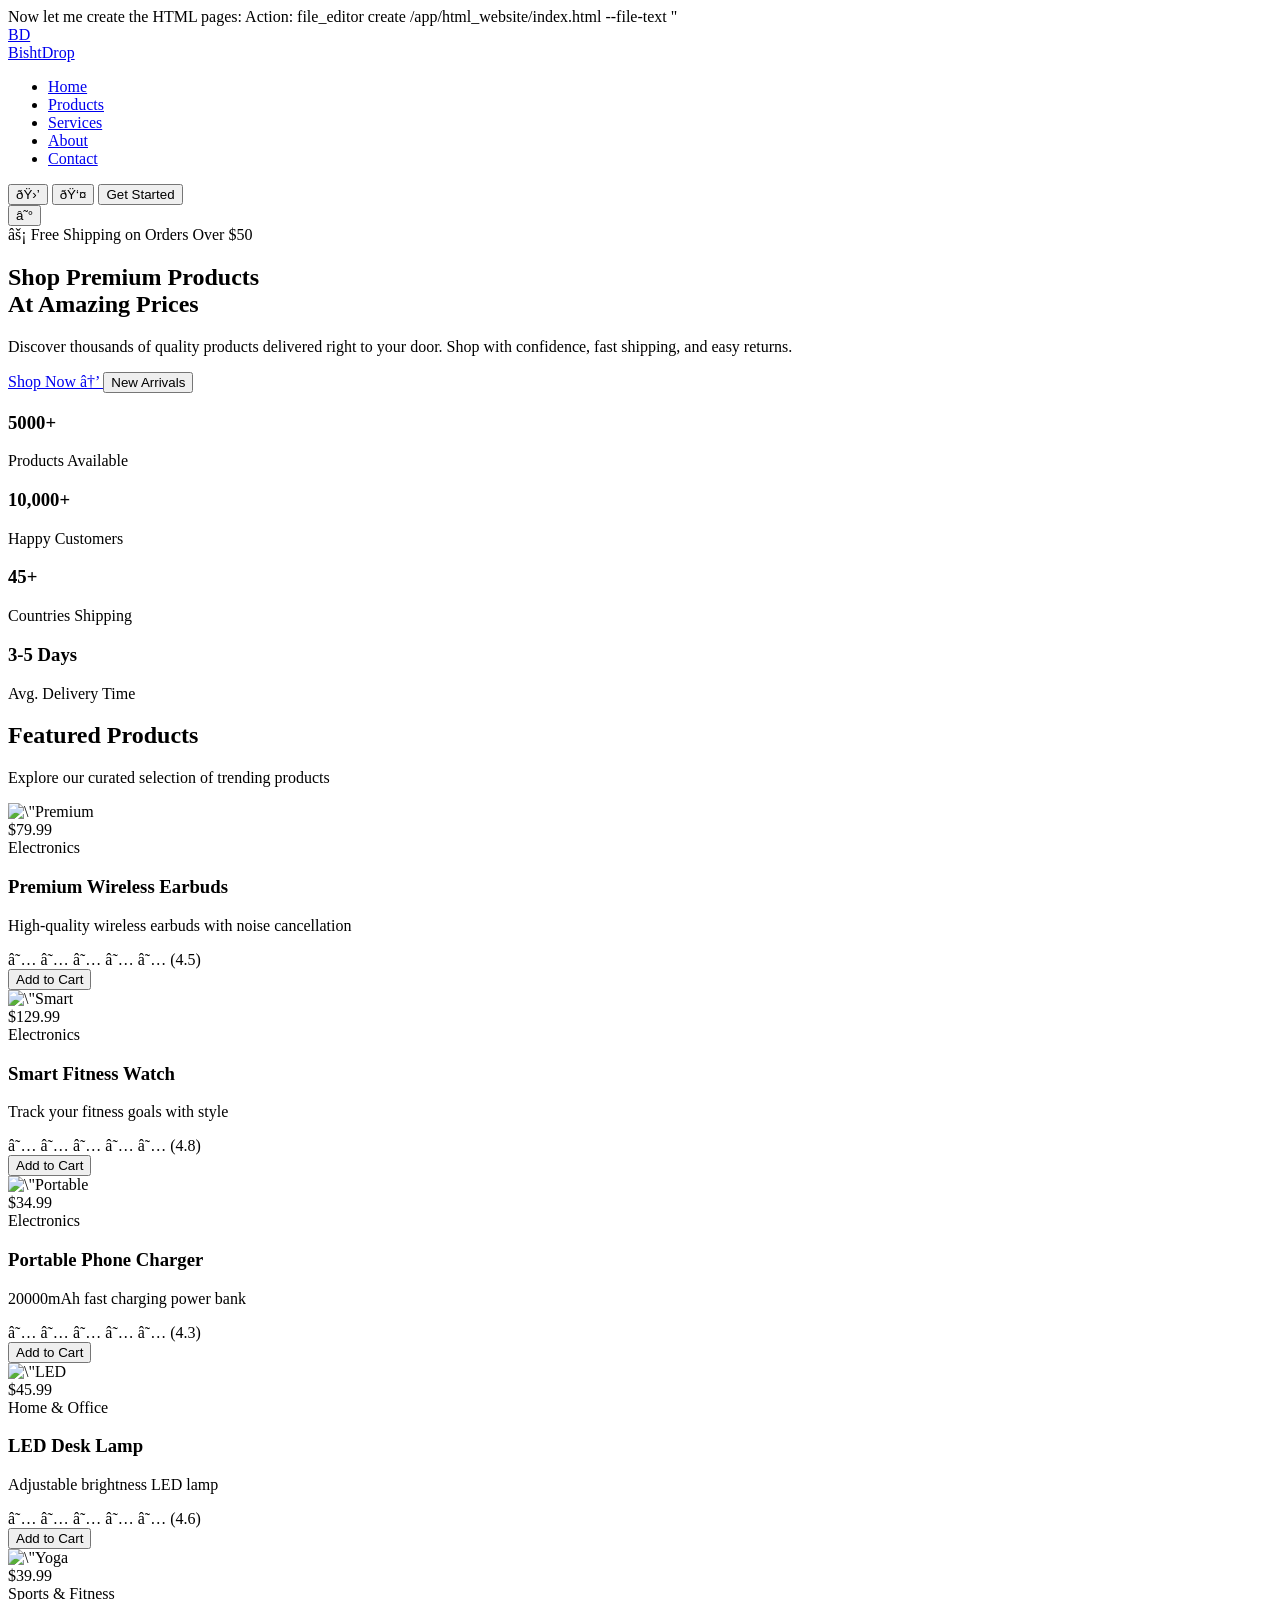
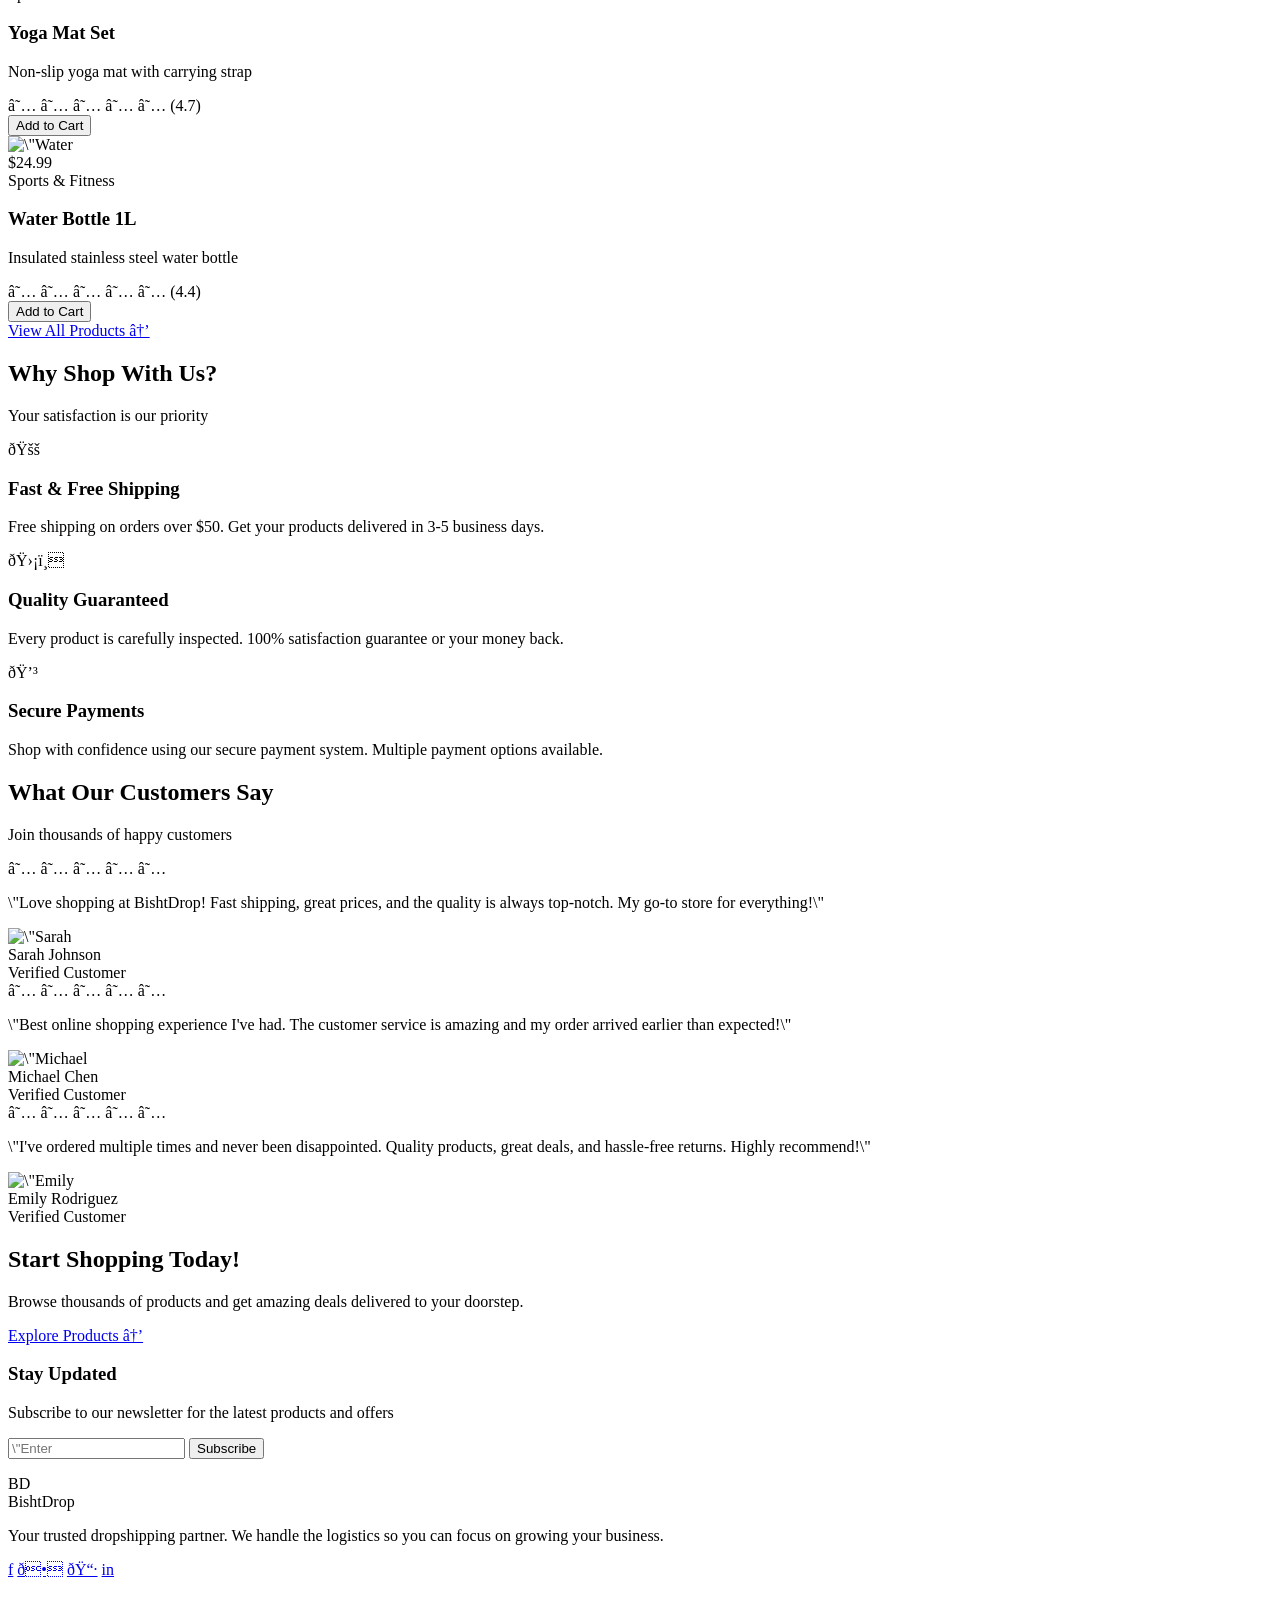
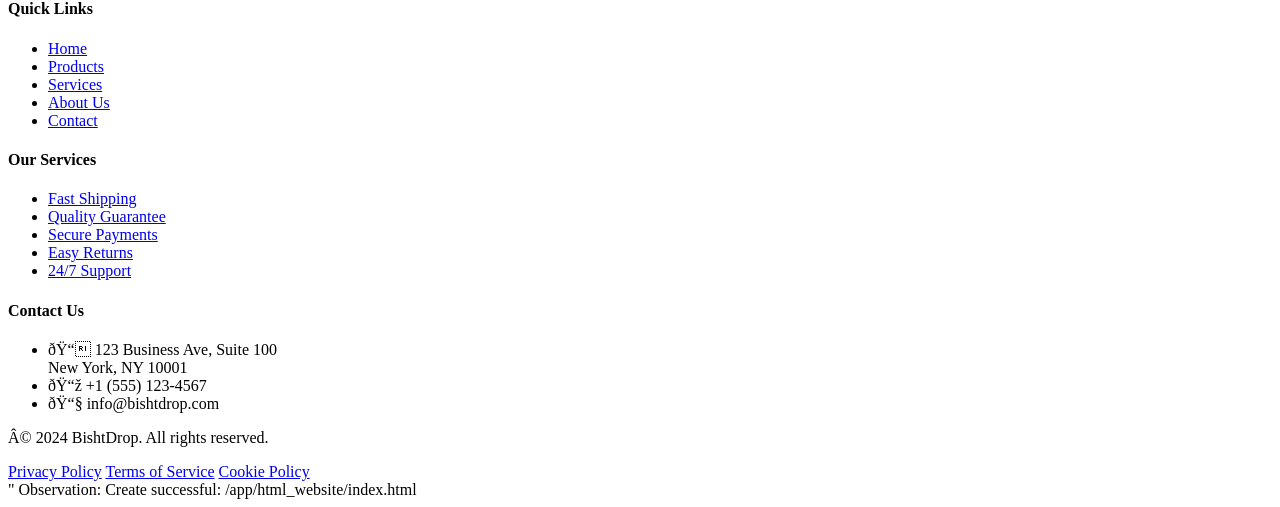
==== dropshipping/index.html @ 99001d63 "Add files via upload" ====
Now let me create the HTML pages:
Action: file_editor create /app/html_website/index.html --file-text "<!DOCTYPE html>
<html lang=\"en\">
<head>
    <meta charset=\"UTF-8\">
    <meta name=\"viewport\" content=\"width=device-width, initial-scale=1.0\">
    <title>BishtDrop - Shop Premium Products At Amazing Prices</title>
    <meta name=\"description\" content=\"Discover thousands of quality products delivered right to your door. Shop with confidence, fast shipping, and easy returns.\">
    <link rel=\"stylesheet\" href=\"styles.css\">
</head>
<body>
    <!-- Navigation -->
    <nav class=\"navbar\">
        <div class=\"navbar-container\">
            <a href=\"index.html\" class=\"logo\">
                <div class=\"logo-icon\">BD</div>
                <span class=\"logo-text\">BishtDrop</span>
            </a>
            
            <ul class=\"nav-menu\">
                <li><a href=\"index.html\" class=\"nav-link\">Home</a></li>
                <li><a href=\"products.html\" class=\"nav-link\">Products</a></li>
                <li><a href=\"services.html\" class=\"nav-link\">Services</a></li>
                <li><a href=\"about.html\" class=\"nav-link\">About</a></li>
                <li><a href=\"contact.html\" class=\"nav-link\">Contact</a></li>
            </ul>
            
            <div class=\"nav-actions\">
                <button class=\"icon-btn\" aria-label=\"Shopping Cart\">🛒</button>
                <button class=\"icon-btn\" aria-label=\"User Account\">👤</button>
                <button class=\"btn-primary\">Get Started</button>
            </div>
            
            <button class=\"mobile-menu-btn\" onclick=\"toggleMobileMenu()\" aria-label=\"Menu\">☰</button>
        </div>
    </nav>

    <!-- Hero Section -->
    <section class=\"hero\">
        <div class=\"hero-content\">
            <div class=\"hero-badge\">
                <span>⚡</span>
                <span>Free Shipping on Orders Over $50</span>
            </div>
            
            <h1>
                Shop Premium Products<br>
                <span class=\"gradient-text\">At Amazing Prices</span>
            </h1>
            
            <p>
                Discover thousands of quality products delivered right to your door. 
                Shop with confidence, fast shipping, and easy returns.
            </p>
            
            <div class=\"hero-actions\">
                <a href=\"products.html\" class=\"btn-lg btn-orange\">
                    Shop Now →
                </a>
                <button class=\"btn-lg btn-outline\">New Arrivals</button>
            </div>
        </div>
    </section>

    <!-- Stats Section -->
    <section class=\"stats\">
        <div class=\"stats-container\">
            <div class=\"stat-item\">
                <h3>5000+</h3>
                <p>Products Available</p>
            </div>
            <div class=\"stat-item\">
                <h3>10,000+</h3>
                <p>Happy Customers</p>
            </div>
            <div class=\"stat-item\">
                <h3>45+</h3>
                <p>Countries Shipping</p>
            </div>
            <div class=\"stat-item\">
                <h3>3-5 Days</h3>
                <p>Avg. Delivery Time</p>
            </div>
        </div>
    </section>

    <!-- Featured Products -->
    <section class=\"section\">
        <div class=\"container\">
            <div class=\"section-header\">
                <h2>Featured Products</h2>
                <p>Explore our curated selection of trending products</p>
            </div>
            
            <div class=\"grid grid-3\">
                <!-- Product 1 -->
                <div class=\"card\">
                    <div class=\"card-img-container\">
                        <img src=\"https://images.unsplash.com/photo-1590658268037-6bf12165a8df?w=500\" alt=\"Premium Wireless Earbuds\" class=\"card-img\">
                        <div class=\"card-badge\">$79.99</div>
                    </div>
                    <div class=\"card-content\">
                        <div class=\"card-category\">Electronics</div>
                        <h3 class=\"card-title\">Premium Wireless Earbuds</h3>
                        <p class=\"card-text\">High-quality wireless earbuds with noise cancellation</p>
                        <div class=\"card-footer\">
                            <div class=\"rating\">
                                <span class=\"star filled\">★</span>
                                <span class=\"star filled\">★</span>
                                <span class=\"star filled\">★</span>
                                <span class=\"star filled\">★</span>
                                <span class=\"star\">★</span>
                                <span style=\"font-size: 0.875rem; color: var(--gray-600); margin-left: 0.5rem;\">(4.5)</span>
                            </div>
                            <button class=\"btn-primary\" style=\"padding: 0.5rem 1rem; font-size: 0.875rem;\" onclick=\"addToCart(1)\">Add to Cart</button>
                        </div>
                    </div>
                </div>
                
                <!-- Product 2 -->
                <div class=\"card\">
                    <div class=\"card-img-container\">
                        <img src=\"https://images.unsplash.com/photo-1579586337278-3befd40fd17a?w=500\" alt=\"Smart Fitness Watch\" class=\"card-img\">
                        <div class=\"card-badge\">$129.99</div>
                    </div>
                    <div class=\"card-content\">
                        <div class=\"card-category\">Electronics</div>
                        <h3 class=\"card-title\">Smart Fitness Watch</h3>
                        <p class=\"card-text\">Track your fitness goals with style</p>
                        <div class=\"card-footer\">
                            <div class=\"rating\">
                                <span class=\"star filled\">★</span>
                                <span class=\"star filled\">★</span>
                                <span class=\"star filled\">★</span>
                                <span class=\"star filled\">★</span>
                                <span class=\"star filled\">★</span>
                                <span style=\"font-size: 0.875rem; color: var(--gray-600); margin-left: 0.5rem;\">(4.8)</span>
                            </div>
                            <button class=\"btn-primary\" style=\"padding: 0.5rem 1rem; font-size: 0.875rem;\" onclick=\"addToCart(2)\">Add to Cart</button>
                        </div>
                    </div>
                </div>
                
                <!-- Product 3 -->
                <div class=\"card\">
                    <div class=\"card-img-container\">
                        <img src=\"https://images.unsplash.com/photo-1609091839311-d5365f9ff1c5?w=500\" alt=\"Portable Phone Charger\" class=\"card-img\">
                        <div class=\"card-badge\">$34.99</div>
                    </div>
                    <div class=\"card-content\">
                        <div class=\"card-category\">Electronics</div>
                        <h3 class=\"card-title\">Portable Phone Charger</h3>
                        <p class=\"card-text\">20000mAh fast charging power bank</p>
                        <div class=\"card-footer\">
                            <div class=\"rating\">
                                <span class=\"star filled\">★</span>
                                <span class=\"star filled\">★</span>
                                <span class=\"star filled\">★</span>
                                <span class=\"star filled\">★</span>
                                <span class=\"star\">★</span>
                                <span style=\"font-size: 0.875rem; color: var(--gray-600); margin-left: 0.5rem;\">(4.3)</span>
                            </div>
                            <button class=\"btn-primary\" style=\"padding: 0.5rem 1rem; font-size: 0.875rem;\" onclick=\"addToCart(3)\">Add to Cart</button>
                        </div>
                    </div>
                </div>
                
                <!-- Product 4 -->
                <div class=\"card\">
                    <div class=\"card-img-container\">
                        <img src=\"https://images.unsplash.com/photo-1507473885765-e6ed057f782c?w=500\" alt=\"LED Desk Lamp\" class=\"card-img\">
                        <div class=\"card-badge\">$45.99</div>
                    </div>
                    <div class=\"card-content\">
                        <div class=\"card-category\">Home & Office</div>
                        <h3 class=\"card-title\">LED Desk Lamp</h3>
                        <p class=\"card-text\">Adjustable brightness LED lamp</p>
                        <div class=\"card-footer\">
                            <div class=\"rating\">
                                <span class=\"star filled\">★</span>
                                <span class=\"star filled\">★</span>
                                <span class=\"star filled\">★</span>
                                <span class=\"star filled\">★</span>
                                <span class=\"star filled\">★</span>
                                <span style=\"font-size: 0.875rem; color: var(--gray-600); margin-left: 0.5rem;\">(4.6)</span>
                            </div>
                            <button class=\"btn-primary\" style=\"padding: 0.5rem 1rem; font-size: 0.875rem;\" onclick=\"addToCart(4)\">Add to Cart</button>
                        </div>
                    </div>
                </div>
                
                <!-- Product 5 -->
                <div class=\"card\">
                    <div class=\"card-img-container\">
                        <img src=\"https://images.unsplash.com/photo-1601925260368-ae2f83cf8b7f?w=500\" alt=\"Yoga Mat Set\" class=\"card-img\">
                        <div class=\"card-badge\">$39.99</div>
                    </div>
                    <div class=\"card-content\">
                        <div class=\"card-category\">Sports & Fitness</div>
                        <h3 class=\"card-title\">Yoga Mat Set</h3>
                        <p class=\"card-text\">Non-slip yoga mat with carrying strap</p>
                        <div class=\"card-footer\">
                            <div class=\"rating\">
                                <span class=\"star filled\">★</span>
                                <span class=\"star filled\">★</span>
                                <span class=\"star filled\">★</span>
                                <span class=\"star filled\">★</span>
                                <span class=\"star filled\">★</span>
                                <span style=\"font-size: 0.875rem; color: var(--gray-600); margin-left: 0.5rem;\">(4.7)</span>
                            </div>
                            <button class=\"btn-primary\" style=\"padding: 0.5rem 1rem; font-size: 0.875rem;\" onclick=\"addToCart(5)\">Add to Cart</button>
                        </div>
                    </div>
                </div>
                
                <!-- Product 6 -->
                <div class=\"card\">
                    <div class=\"card-img-container\">
                        <img src=\"https://images.unsplash.com/photo-1602143407151-7111542de6e8?w=500\" alt=\"Water Bottle 1L\" class=\"card-img\">
                        <div class=\"card-badge\">$24.99</div>
                    </div>
                    <div class=\"card-content\">
                        <div class=\"card-category\">Sports & Fitness</div>
                        <h3 class=\"card-title\">Water Bottle 1L</h3>
                        <p class=\"card-text\">Insulated stainless steel water bottle</p>
                        <div class=\"card-footer\">
                            <div class=\"rating\">
                                <span class=\"star filled\">★</span>
                                <span class=\"star filled\">★</span>
                                <span class=\"star filled\">★</span>
                                <span class=\"star filled\">★</span>
                                <span class=\"star\">★</span>
                                <span style=\"font-size: 0.875rem; color: var(--gray-600); margin-left: 0.5rem;\">(4.4)</span>
                            </div>
                            <button class=\"btn-primary\" style=\"padding: 0.5rem 1rem; font-size: 0.875rem;\" onclick=\"addToCart(6)\">Add to Cart</button>
                        </div>
                    </div>
                </div>
            </div>
            
            <div class=\"text-center mt-4\">
                <a href=\"products.html\" class=\"btn-lg btn-outline\" style=\"border: 2px solid var(--orange-500); color: var(--orange-500);\">
                    View All Products →
                </a>
            </div>
        </div>
    </section>

    <!-- Why Shop With Us -->
    <section class=\"section section-alt\">
        <div class=\"container\">
            <div class=\"section-header\">
                <h2>Why Shop With Us?</h2>
                <p>Your satisfaction is our priority</p>
            </div>
            
            <div class=\"grid grid-3\">
                <div class=\"feature-card\">
                    <div class=\"feature-icon\">🚚</div>
                    <h3>Fast & Free Shipping</h3>
                    <p>Free shipping on orders over $50. Get your products delivered in 3-5 business days.</p>
                </div>
                
                <div class=\"feature-card\">
                    <div class=\"feature-icon\">🛡️</div>
                    <h3>Quality Guaranteed</h3>
                    <p>Every product is carefully inspected. 100% satisfaction guarantee or your money back.</p>
                </div>
                
                <div class=\"feature-card\">
                    <div class=\"feature-icon\">💳</div>
                    <h3>Secure Payments</h3>
                    <p>Shop with confidence using our secure payment system. Multiple payment options available.</p>
                </div>
            </div>
        </div>
    </section>

    <!-- Testimonials -->
    <section class=\"section\">
        <div class=\"container\">
            <div class=\"section-header\">
                <h2>What Our Customers Say</h2>
                <p>Join thousands of happy customers</p>
            </div>
            
            <div class=\"grid grid-3\">
                <div class=\"card\">
                    <div class=\"card-content\">
                        <div class=\"rating\" style=\"margin-bottom: 1rem;\">
                            <span class=\"star filled\">★</span>
                            <span class=\"star filled\">★</span>
                            <span class=\"star filled\">★</span>
                            <span class=\"star filled\">★</span>
                            <span class=\"star filled\">★</span>
                        </div>
                        <p style=\"font-style: italic; margin-bottom: 1.5rem; color: var(--gray-700);\">
                            \"Love shopping at BishtDrop! Fast shipping, great prices, and the quality is always top-notch. My go-to store for everything!\"
                        </p>
                        <div style=\"display: flex; align-items: center; gap: 0.75rem;\">
                            <img src=\"https://images.unsplash.com/photo-1494790108377-be9c29b29330?w=150\" alt=\"Sarah Johnson\" style=\"width: 48px; height: 48px; border-radius: 50%; object-fit: cover;\">
                            <div>
                                <div style=\"font-weight: 600; color: var(--gray-900);\">Sarah Johnson</div>
                                <div style=\"font-size: 0.875rem; color: var(--gray-600);\">Verified Customer</div>
                            </div>
                        </div>
                    </div>
                </div>
                
                <div class=\"card\">
                    <div class=\"card-content\">
                        <div class=\"rating\" style=\"margin-bottom: 1rem;\">
                            <span class=\"star filled\">★</span>
                            <span class=\"star filled\">★</span>
                            <span class=\"star filled\">★</span>
                            <span class=\"star filled\">★</span>
                            <span class=\"star filled\">★</span>
                        </div>
                        <p style=\"font-style: italic; margin-bottom: 1.5rem; color: var(--gray-700);\">
                            \"Best online shopping experience I've had. The customer service is amazing and my order arrived earlier than expected!\"
                        </p>
                        <div style=\"display: flex; align-items: center; gap: 0.75rem;\">
                            <img src=\"https://images.unsplash.com/photo-1507003211169-0a1dd7228f2d?w=150\" alt=\"Michael Chen\" style=\"width: 48px; height: 48px; border-radius: 50%; object-fit: cover;\">
                            <div>
                                <div style=\"font-weight: 600; color: var(--gray-900);\">Michael Chen</div>
                                <div style=\"font-size: 0.875rem; color: var(--gray-600);\">Verified Customer</div>
                            </div>
                        </div>
                    </div>
                </div>
                
                <div class=\"card\">
                    <div class=\"card-content\">
                        <div class=\"rating\" style=\"margin-bottom: 1rem;\">
                            <span class=\"star filled\">★</span>
                            <span class=\"star filled\">★</span>
                            <span class=\"star filled\">★</span>
                            <span class=\"star filled\">★</span>
                            <span class=\"star filled\">★</span>
                        </div>
                        <p style=\"font-style: italic; margin-bottom: 1.5rem; color: var(--gray-700);\">
                            \"I've ordered multiple times and never been disappointed. Quality products, great deals, and hassle-free returns. Highly recommend!\"
                        </p>
                        <div style=\"display: flex; align-items: center; gap: 0.75rem;\">
                            <img src=\"https://images.unsplash.com/photo-1438761681033-6461ffad8d80?w=150\" alt=\"Emily Rodriguez\" style=\"width: 48px; height: 48px; border-radius: 50%; object-fit: cover;\">
                            <div>
                                <div style=\"font-weight: 600; color: var(--gray-900);\">Emily Rodriguez</div>
                                <div style=\"font-size: 0.875rem; color: var(--gray-600);\">Verified Customer</div>
                            </div>
                        </div>
                    </div>
                </div>
            </div>
        </div>
    </section>

    <!-- CTA Section -->
    <section class=\"hero\" style=\"padding: 5rem 1rem;\">
        <div class=\"hero-content\">
            <h2 style=\"font-size: 3rem; font-weight: bold; color: white; margin-bottom: 1.5rem;\">
                Start Shopping Today!
            </h2>
            <p style=\"font-size: 1.25rem; color: var(--gray-300); margin-bottom: 2.5rem;\">
                Browse thousands of products and get amazing deals delivered to your doorstep.
            </p>
            <a href=\"products.html\" class=\"btn-lg btn-orange\">
                Explore Products →
            </a>
        </div>
    </section>

    <!-- Footer -->
    <footer class=\"footer\">
        <!-- Newsletter -->
        <div class=\"newsletter\">
            <div class=\"newsletter-container\">
                <div>
                    <h3>Stay Updated</h3>
                    <p>Subscribe to our newsletter for the latest products and offers</p>
                </div>
                <form class=\"newsletter-form\" onsubmit=\"handleNewsletterSubmit(event)\">
                    <input type=\"email\" placeholder=\"Enter your email\" required>
                    <button type=\"submit\" class=\"btn-primary\">Subscribe</button>
                </form>
            </div>
        </div>
        
        <!-- Footer Content -->
        <div class=\"footer-content\">
            <div>
                <div class=\"footer-logo\">
                    <div class=\"logo-icon\">BD</div>
                    <span class=\"logo-text\">BishtDrop</span>
                </div>
                <p style=\"margin-bottom: 1rem; font-size: 0.875rem;\">
                    Your trusted dropshipping partner. We handle the logistics so you can focus on growing your business.
                </p>
                <div class=\"social-links\">
                    <a href=\"#\" class=\"social-btn\" aria-label=\"Facebook\">f</a>
                    <a href=\"#\" class=\"social-btn\" aria-label=\"Twitter\">𝕏</a>
                    <a href=\"#\" class=\"social-btn\" aria-label=\"Instagram\">📷</a>
                    <a href=\"#\" class=\"social-btn\" aria-label=\"LinkedIn\">in</a>
                </div>
            </div>
            
            <div>
                <h4>Quick Links</h4>
                <ul>
                    <li><a href=\"index.html\">Home</a></li>
                    <li><a href=\"products.html\">Products</a></li>
                    <li><a href=\"services.html\">Services</a></li>
                    <li><a href=\"about.html\">About Us</a></li>
                    <li><a href=\"contact.html\">Contact</a></li>
                </ul>
            </div>
            
            <div>
                <h4>Our Services</h4>
                <ul>
                    <li><a href=\"#\">Fast Shipping</a></li>
                    <li><a href=\"#\">Quality Guarantee</a></li>
                    <li><a href=\"#\">Secure Payments</a></li>
                    <li><a href=\"#\">Easy Returns</a></li>
                    <li><a href=\"#\">24/7 Support</a></li>
                </ul>
            </div>
            
            <div>
                <h4>Contact Us</h4>
                <ul style=\"font-size: 0.875rem;\">
                    <li style=\"margin-bottom: 0.75rem;\">
                        📍 123 Business Ave, Suite 100<br>New York, NY 10001
                    </li>
                    <li>📞 +1 (555) 123-4567</li>
                    <li>📧 info@bishtdrop.com</li>
                </ul>
            </div>
        </div>
        
        <!-- Footer Bottom -->
        <div class=\"footer-bottom\">
            <div class=\"footer-bottom-content\">
                <p>© 2024 BishtDrop. All rights reserved.</p>
                <div class=\"footer-links\">
                    <a href=\"#\">Privacy Policy</a>
                    <a href=\"#\">Terms of Service</a>
                    <a href=\"#\">Cookie Policy</a>
                </div>
            </div>
        </div>
    </footer>

    <script src=\"script.js\"></script>
</body>
</html>
"
Observation: Create successful: /app/html_website/index.html
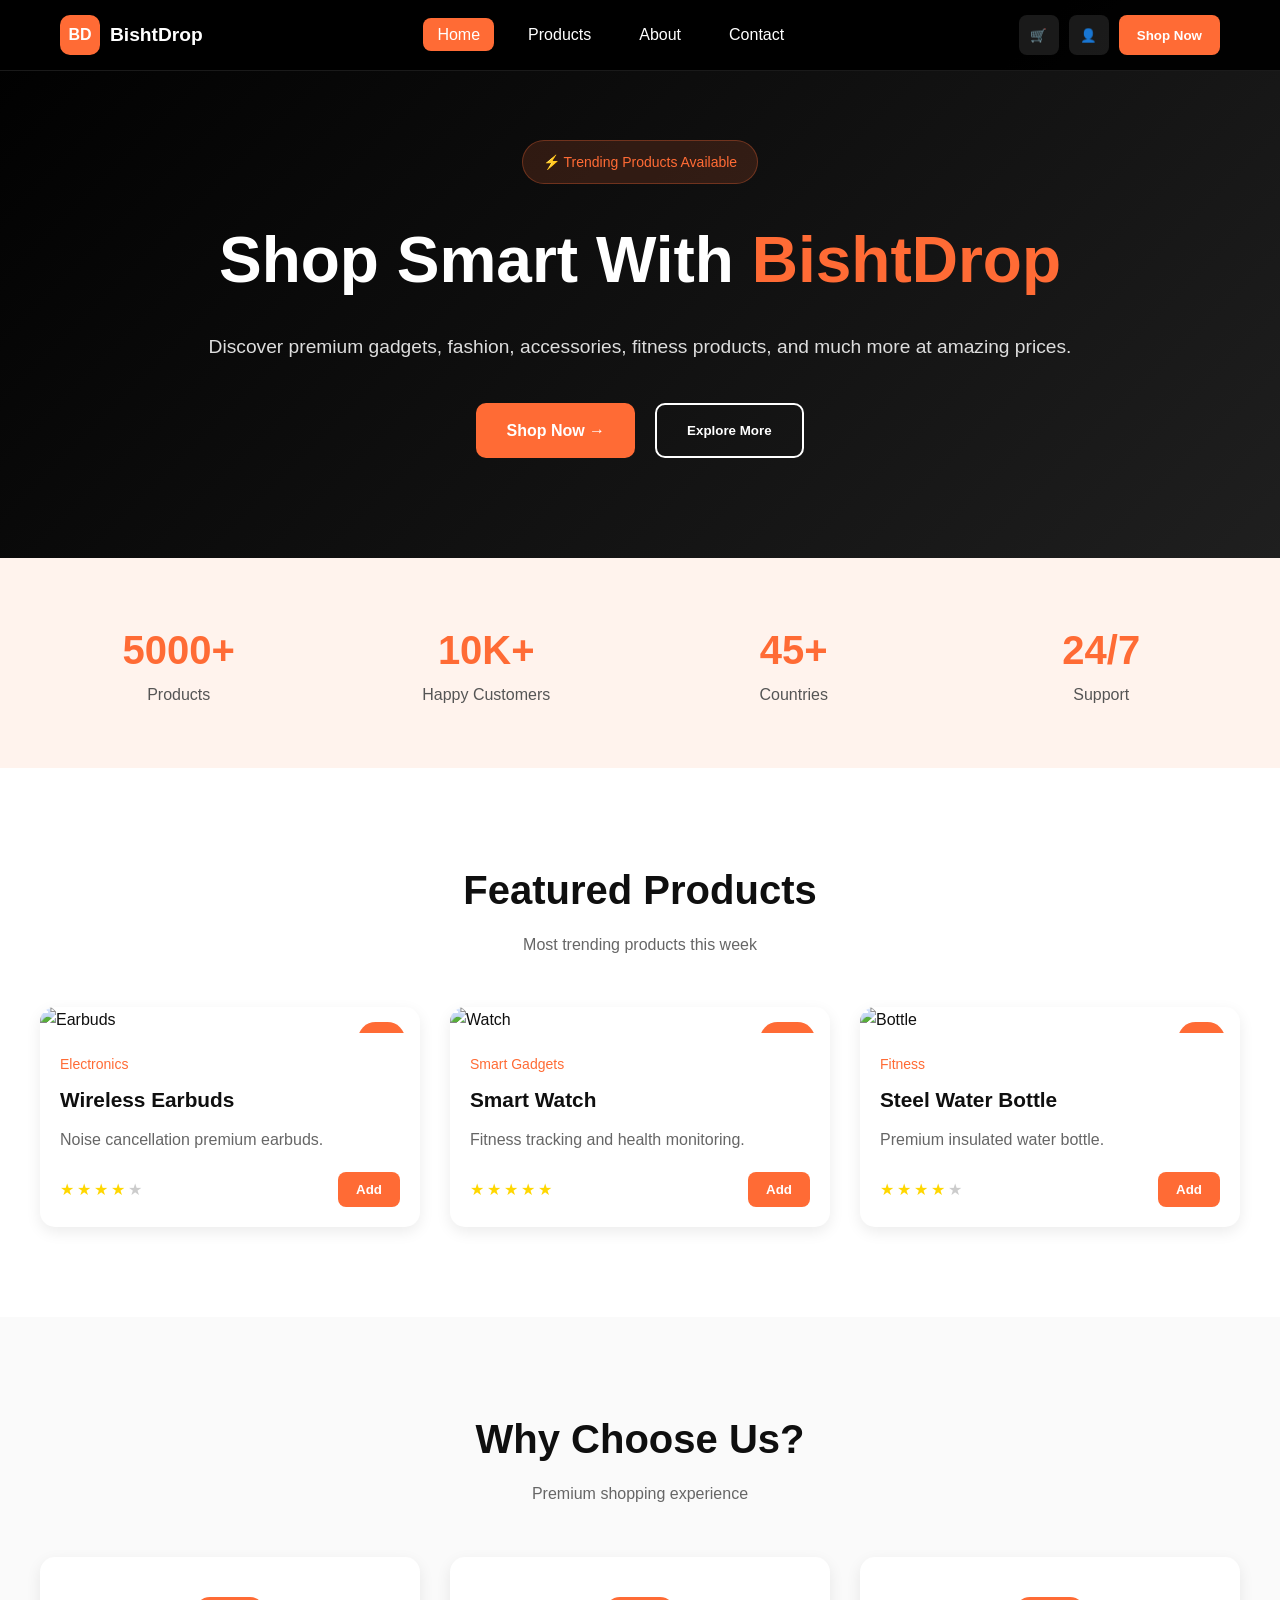
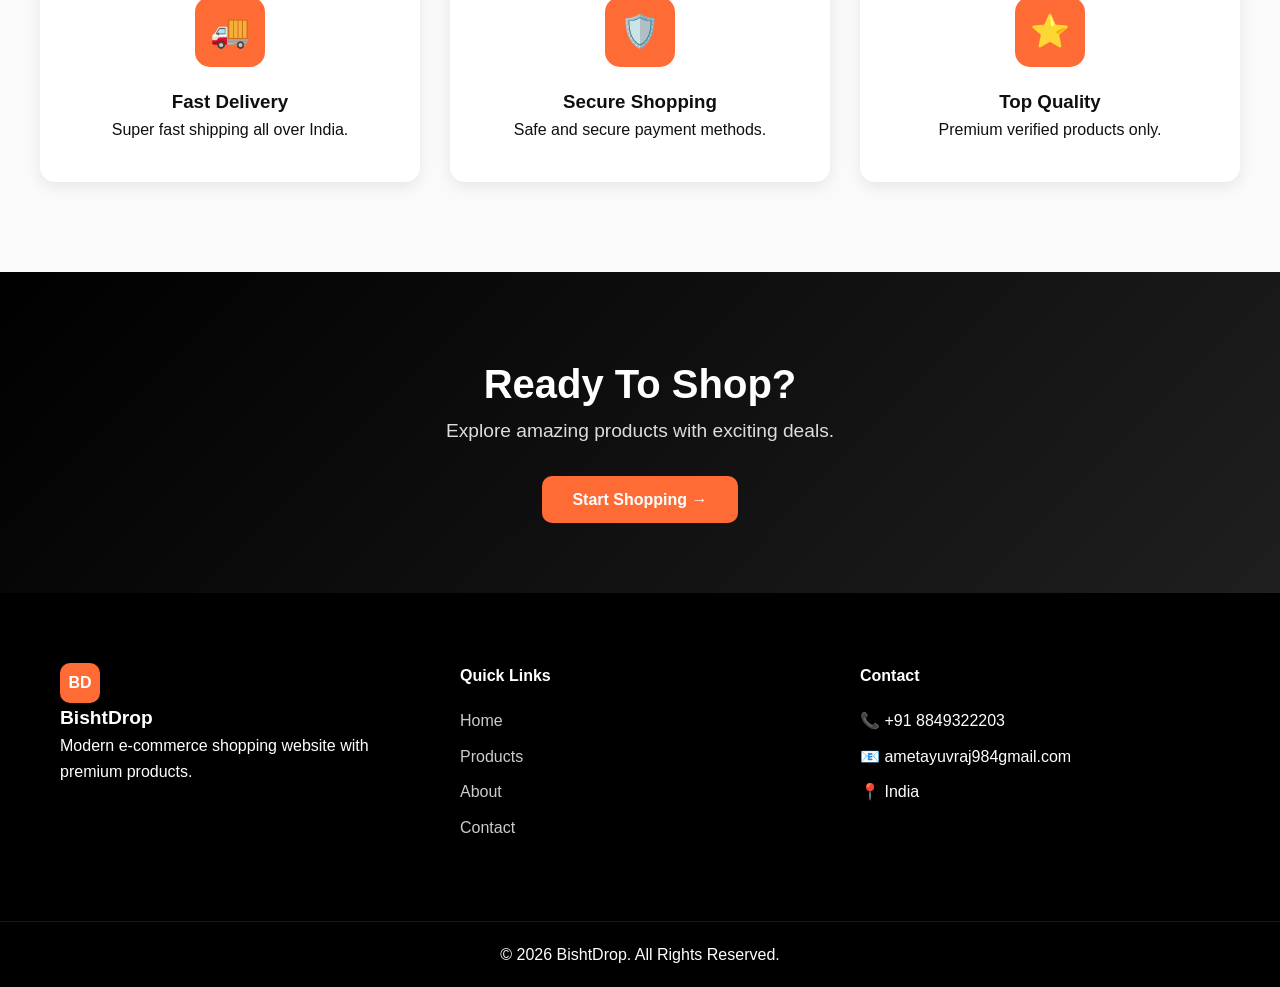
==== commit beaa66dc: "Update index.html" ====
--- a/dropshipping/index.html
+++ b/dropshipping/index.html
@@ -1,457 +1,409 @@
-Now let me create the HTML pages:
-Action: file_editor create /app/html_website/index.html --file-text "<!DOCTYPE html>
-<html lang=\"en\">
+<!DOCTYPE html>
+<html lang="en">
 <head>
-    <meta charset=\"UTF-8\">
-    <meta name=\"viewport\" content=\"width=device-width, initial-scale=1.0\">
-    <title>BishtDrop - Shop Premium Products At Amazing Prices</title>
-    <meta name=\"description\" content=\"Discover thousands of quality products delivered right to your door. Shop with confidence, fast shipping, and easy returns.\">
-    <link rel=\"stylesheet\" href=\"styles.css\">
+  <meta charset="UTF-8" />
+  <meta name="viewport" content="width=device-width, initial-scale=1.0"/>
+  <title>BishtDrop - Premium Shopping Store</title>
+
+  <!-- CSS FILE -->
+  <link rel="stylesheet" href="styles.css">
 </head>
+
 <body>
-    <!-- Navigation -->
-    <nav class=\"navbar\">
-        <div class=\"navbar-container\">
-            <a href=\"index.html\" class=\"logo\">
-                <div class=\"logo-icon\">BD</div>
-                <span class=\"logo-text\">BishtDrop</span>
-            </a>
-            
-            <ul class=\"nav-menu\">
-                <li><a href=\"index.html\" class=\"nav-link\">Home</a></li>
-                <li><a href=\"products.html\" class=\"nav-link\">Products</a></li>
-                <li><a href=\"services.html\" class=\"nav-link\">Services</a></li>
-                <li><a href=\"about.html\" class=\"nav-link\">About</a></li>
-                <li><a href=\"contact.html\" class=\"nav-link\">Contact</a></li>
-            </ul>
-            
-            <div class=\"nav-actions\">
-                <button class=\"icon-btn\" aria-label=\"Shopping Cart\">🛒</button>
-                <button class=\"icon-btn\" aria-label=\"User Account\">👤</button>
-                <button class=\"btn-primary\">Get Started</button>
+
+<!-- NAVBAR -->
+<nav class="navbar">
+  <div class="navbar-container">
+
+    <a href="index.html" class="logo">
+      <div class="logo-icon">BD</div>
+      <span class="logo-text">BishtDrop</span>
+    </a>
+
+    <ul class="nav-menu">
+      <li><a href="index.html" class="nav-link active">Home</a></li>
+      <li><a href="products.html" class="nav-link">Products</a></li>
+      <li><a href="about.html" class="nav-link">About</a></li>
+      <li><a href="contact.html" class="nav-link">Contact</a></li>
+    </ul>
+
+    <div class="nav-actions">
+      <button class="icon-btn">🛒</button>
+      <button class="icon-btn">👤</button>
+      <button class="btn-primary">Shop Now</button>
+    </div>
+
+  </div>
+</nav>
+
+<!-- HERO SECTION -->
+<section class="hero">
+
+  <div class="hero-content">
+
+    <div class="hero-badge">
+      ⚡ Trending Products Available
+    </div>
+
+    <h1>
+      Shop Smart With
+      <span class="gradient-text">BishtDrop</span>
+    </h1>
+
+    <p>
+      Discover premium gadgets, fashion, accessories, fitness products,
+      and much more at amazing prices.
+    </p>
+
+    <div class="hero-actions">
+      <a href="products.html" class="btn-lg btn-orange">
+        Shop Now →
+      </a>
+
+      <button class="btn-lg btn-outline">
+        Explore More
+      </button>
+    </div>
+
+  </div>
+
+</section>
+
+<!-- STATS -->
+<section class="stats">
+
+  <div class="stats-container">
+
+    <div class="stat-item">
+      <h3>5000+</h3>
+      <p>Products</p>
+    </div>
+
+    <div class="stat-item">
+      <h3>10K+</h3>
+      <p>Happy Customers</p>
+    </div>
+
+    <div class="stat-item">
+      <h3>45+</h3>
+      <p>Countries</p>
+    </div>
+
+    <div class="stat-item">
+      <h3>24/7</h3>
+      <p>Support</p>
+    </div>
+
+  </div>
+
+</section>
+
+<!-- FEATURED PRODUCTS -->
+<section class="section">
+
+  <div class="container">
+
+    <div class="section-header">
+      <h2>Featured Products</h2>
+      <p>Most trending products this week</p>
+    </div>
+
+    <div class="grid grid-3">
+
+      <!-- PRODUCT 1 -->
+      <div class="card">
+
+        <div class="card-img-container">
+          <img
+            src="https://images.unsplash.com/photo-1590658268037-6bf12165a8df?w=500"
+            class="card-img"
+            alt="Earbuds"
+          >
+
+          <div class="card-badge">$79</div>
+        </div>
+
+        <div class="card-content">
+
+          <div class="card-category">
+            Electronics
+          </div>
+
+          <h3 class="card-title">
+            Wireless Earbuds
+          </h3>
+
+          <p class="card-text">
+            Noise cancellation premium earbuds.
+          </p>
+
+          <div class="card-footer">
+
+            <div class="rating">
+              <span class="star filled">★</span>
+              <span class="star filled">★</span>
+              <span class="star filled">★</span>
+              <span class="star filled">★</span>
+              <span class="star">★</span>
             </div>
-            
-            <button class=\"mobile-menu-btn\" onclick=\"toggleMobileMenu()\" aria-label=\"Menu\">☰</button>
-        </div>
-    </nav>
-
-    <!-- Hero Section -->
-    <section class=\"hero\">
-        <div class=\"hero-content\">
-            <div class=\"hero-badge\">
-                <span>⚡</span>
-                <span>Free Shipping on Orders Over $50</span>
+
+            <button
+              class="btn-primary"
+              onclick="addToCart(1)"
+            >
+              Add
+            </button>
+
+          </div>
+
+        </div>
+
+      </div>
+
+      <!-- PRODUCT 2 -->
+      <div class="card">
+
+        <div class="card-img-container">
+          <img
+            src="https://images.unsplash.com/photo-1579586337278-3befd40fd17a?w=500"
+            class="card-img"
+            alt="Watch"
+          >
+
+          <div class="card-badge">$129</div>
+        </div>
+
+        <div class="card-content">
+
+          <div class="card-category">
+            Smart Gadgets
+          </div>
+
+          <h3 class="card-title">
+            Smart Watch
+          </h3>
+
+          <p class="card-text">
+            Fitness tracking and health monitoring.
+          </p>
+
+          <div class="card-footer">
+
+            <div class="rating">
+              <span class="star filled">★</span>
+              <span class="star filled">★</span>
+              <span class="star filled">★</span>
+              <span class="star filled">★</span>
+              <span class="star filled">★</span>
             </div>
-            
-            <h1>
-                Shop Premium Products<br>
-                <span class=\"gradient-text\">At Amazing Prices</span>
-            </h1>
-            
-            <p>
-                Discover thousands of quality products delivered right to your door. 
-                Shop with confidence, fast shipping, and easy returns.
-            </p>
-            
-            <div class=\"hero-actions\">
-                <a href=\"products.html\" class=\"btn-lg btn-orange\">
-                    Shop Now →
-                </a>
-                <button class=\"btn-lg btn-outline\">New Arrivals</button>
+
+            <button
+              class="btn-primary"
+              onclick="addToCart(2)"
+            >
+              Add
+            </button>
+
+          </div>
+
+        </div>
+
+      </div>
+
+      <!-- PRODUCT 3 -->
+      <div class="card">
+
+        <div class="card-img-container">
+          <img
+            src="https://images.unsplash.com/photo-1602143407151-7111542de6e8?w=500"
+            class="card-img"
+            alt="Bottle"
+          >
+
+          <div class="card-badge">$24</div>
+        </div>
+
+        <div class="card-content">
+
+          <div class="card-category">
+            Fitness
+          </div>
+
+          <h3 class="card-title">
+            Steel Water Bottle
+          </h3>
+
+          <p class="card-text">
+            Premium insulated water bottle.
+          </p>
+
+          <div class="card-footer">
+
+            <div class="rating">
+              <span class="star filled">★</span>
+              <span class="star filled">★</span>
+              <span class="star filled">★</span>
+              <span class="star filled">★</span>
+              <span class="star">★</span>
             </div>
-        </div>
-    </section>
-
-    <!-- Stats Section -->
-    <section class=\"stats\">
-        <div class=\"stats-container\">
-            <div class=\"stat-item\">
-                <h3>5000+</h3>
-                <p>Products Available</p>
-            </div>
-            <div class=\"stat-item\">
-                <h3>10,000+</h3>
-                <p>Happy Customers</p>
-            </div>
-            <div class=\"stat-item\">
-                <h3>45+</h3>
-                <p>Countries Shipping</p>
-            </div>
-            <div class=\"stat-item\">
-                <h3>3-5 Days</h3>
-                <p>Avg. Delivery Time</p>
-            </div>
-        </div>
-    </section>
-
-    <!-- Featured Products -->
-    <section class=\"section\">
-        <div class=\"container\">
-            <div class=\"section-header\">
-                <h2>Featured Products</h2>
-                <p>Explore our curated selection of trending products</p>
-            </div>
-            
-            <div class=\"grid grid-3\">
-                <!-- Product 1 -->
-                <div class=\"card\">
-                    <div class=\"card-img-container\">
-                        <img src=\"https://images.unsplash.com/photo-1590658268037-6bf12165a8df?w=500\" alt=\"Premium Wireless Earbuds\" class=\"card-img\">
-                        <div class=\"card-badge\">$79.99</div>
-                    </div>
-                    <div class=\"card-content\">
-                        <div class=\"card-category\">Electronics</div>
-                        <h3 class=\"card-title\">Premium Wireless Earbuds</h3>
-                        <p class=\"card-text\">High-quality wireless earbuds with noise cancellation</p>
-                        <div class=\"card-footer\">
-                            <div class=\"rating\">
-                                <span class=\"star filled\">★</span>
-                                <span class=\"star filled\">★</span>
-                                <span class=\"star filled\">★</span>
-                                <span class=\"star filled\">★</span>
-                                <span class=\"star\">★</span>
-                                <span style=\"font-size: 0.875rem; color: var(--gray-600); margin-left: 0.5rem;\">(4.5)</span>
-                            </div>
-                            <button class=\"btn-primary\" style=\"padding: 0.5rem 1rem; font-size: 0.875rem;\" onclick=\"addToCart(1)\">Add to Cart</button>
-                        </div>
-                    </div>
-                </div>
-                
-                <!-- Product 2 -->
-                <div class=\"card\">
-                    <div class=\"card-img-container\">
-                        <img src=\"https://images.unsplash.com/photo-1579586337278-3befd40fd17a?w=500\" alt=\"Smart Fitness Watch\" class=\"card-img\">
-                        <div class=\"card-badge\">$129.99</div>
-                    </div>
-                    <div class=\"card-content\">
-                        <div class=\"card-category\">Electronics</div>
-                        <h3 class=\"card-title\">Smart Fitness Watch</h3>
-                        <p class=\"card-text\">Track your fitness goals with style</p>
-                        <div class=\"card-footer\">
-                            <div class=\"rating\">
-                                <span class=\"star filled\">★</span>
-                                <span class=\"star filled\">★</span>
-                                <span class=\"star filled\">★</span>
-                                <span class=\"star filled\">★</span>
-                                <span class=\"star filled\">★</span>
-                                <span style=\"font-size: 0.875rem; color: var(--gray-600); margin-left: 0.5rem;\">(4.8)</span>
-                            </div>
-                            <button class=\"btn-primary\" style=\"padding: 0.5rem 1rem; font-size: 0.875rem;\" onclick=\"addToCart(2)\">Add to Cart</button>
-                        </div>
-                    </div>
-                </div>
-                
-                <!-- Product 3 -->
-                <div class=\"card\">
-                    <div class=\"card-img-container\">
-                        <img src=\"https://images.unsplash.com/photo-1609091839311-d5365f9ff1c5?w=500\" alt=\"Portable Phone Charger\" class=\"card-img\">
-                        <div class=\"card-badge\">$34.99</div>
-                    </div>
-                    <div class=\"card-content\">
-                        <div class=\"card-category\">Electronics</div>
-                        <h3 class=\"card-title\">Portable Phone Charger</h3>
-                        <p class=\"card-text\">20000mAh fast charging power bank</p>
-                        <div class=\"card-footer\">
-                            <div class=\"rating\">
-                                <span class=\"star filled\">★</span>
-                                <span class=\"star filled\">★</span>
-                                <span class=\"star filled\">★</span>
-                                <span class=\"star filled\">★</span>
-                                <span class=\"star\">★</span>
-                                <span style=\"font-size: 0.875rem; color: var(--gray-600); margin-left: 0.5rem;\">(4.3)</span>
-                            </div>
-                            <button class=\"btn-primary\" style=\"padding: 0.5rem 1rem; font-size: 0.875rem;\" onclick=\"addToCart(3)\">Add to Cart</button>
-                        </div>
-                    </div>
-                </div>
-                
-                <!-- Product 4 -->
-                <div class=\"card\">
-                    <div class=\"card-img-container\">
-                        <img src=\"https://images.unsplash.com/photo-1507473885765-e6ed057f782c?w=500\" alt=\"LED Desk Lamp\" class=\"card-img\">
-                        <div class=\"card-badge\">$45.99</div>
-                    </div>
-                    <div class=\"card-content\">
-                        <div class=\"card-category\">Home & Office</div>
-                        <h3 class=\"card-title\">LED Desk Lamp</h3>
-                        <p class=\"card-text\">Adjustable brightness LED lamp</p>
-                        <div class=\"card-footer\">
-                            <div class=\"rating\">
-                                <span class=\"star filled\">★</span>
-                                <span class=\"star filled\">★</span>
-                                <span class=\"star filled\">★</span>
-                                <span class=\"star filled\">★</span>
-                                <span class=\"star filled\">★</span>
-                                <span style=\"font-size: 0.875rem; color: var(--gray-600); margin-left: 0.5rem;\">(4.6)</span>
-                            </div>
-                            <button class=\"btn-primary\" style=\"padding: 0.5rem 1rem; font-size: 0.875rem;\" onclick=\"addToCart(4)\">Add to Cart</button>
-                        </div>
-                    </div>
-                </div>
-                
-                <!-- Product 5 -->
-                <div class=\"card\">
-                    <div class=\"card-img-container\">
-                        <img src=\"https://images.unsplash.com/photo-1601925260368-ae2f83cf8b7f?w=500\" alt=\"Yoga Mat Set\" class=\"card-img\">
-                        <div class=\"card-badge\">$39.99</div>
-                    </div>
-                    <div class=\"card-content\">
-                        <div class=\"card-category\">Sports & Fitness</div>
-                        <h3 class=\"card-title\">Yoga Mat Set</h3>
-                        <p class=\"card-text\">Non-slip yoga mat with carrying strap</p>
-                        <div class=\"card-footer\">
-                            <div class=\"rating\">
-                                <span class=\"star filled\">★</span>
-                                <span class=\"star filled\">★</span>
-                                <span class=\"star filled\">★</span>
-                                <span class=\"star filled\">★</span>
-                                <span class=\"star filled\">★</span>
-                                <span style=\"font-size: 0.875rem; color: var(--gray-600); margin-left: 0.5rem;\">(4.7)</span>
-                            </div>
-                            <button class=\"btn-primary\" style=\"padding: 0.5rem 1rem; font-size: 0.875rem;\" onclick=\"addToCart(5)\">Add to Cart</button>
-                        </div>
-                    </div>
-                </div>
-                
-                <!-- Product 6 -->
-                <div class=\"card\">
-                    <div class=\"card-img-container\">
-                        <img src=\"https://images.unsplash.com/photo-1602143407151-7111542de6e8?w=500\" alt=\"Water Bottle 1L\" class=\"card-img\">
-                        <div class=\"card-badge\">$24.99</div>
-                    </div>
-                    <div class=\"card-content\">
-                        <div class=\"card-category\">Sports & Fitness</div>
-                        <h3 class=\"card-title\">Water Bottle 1L</h3>
-                        <p class=\"card-text\">Insulated stainless steel water bottle</p>
-                        <div class=\"card-footer\">
-                            <div class=\"rating\">
-                                <span class=\"star filled\">★</span>
-                                <span class=\"star filled\">★</span>
-                                <span class=\"star filled\">★</span>
-                                <span class=\"star filled\">★</span>
-                                <span class=\"star\">★</span>
-                                <span style=\"font-size: 0.875rem; color: var(--gray-600); margin-left: 0.5rem;\">(4.4)</span>
-                            </div>
-                            <button class=\"btn-primary\" style=\"padding: 0.5rem 1rem; font-size: 0.875rem;\" onclick=\"addToCart(6)\">Add to Cart</button>
-                        </div>
-                    </div>
-                </div>
-            </div>
-            
-            <div class=\"text-center mt-4\">
-                <a href=\"products.html\" class=\"btn-lg btn-outline\" style=\"border: 2px solid var(--orange-500); color: var(--orange-500);\">
-                    View All Products →
-                </a>
-            </div>
-        </div>
-    </section>
-
-    <!-- Why Shop With Us -->
-    <section class=\"section section-alt\">
-        <div class=\"container\">
-            <div class=\"section-header\">
-                <h2>Why Shop With Us?</h2>
-                <p>Your satisfaction is our priority</p>
-            </div>
-            
-            <div class=\"grid grid-3\">
-                <div class=\"feature-card\">
-                    <div class=\"feature-icon\">🚚</div>
-                    <h3>Fast & Free Shipping</h3>
-                    <p>Free shipping on orders over $50. Get your products delivered in 3-5 business days.</p>
-                </div>
-                
-                <div class=\"feature-card\">
-                    <div class=\"feature-icon\">🛡️</div>
-                    <h3>Quality Guaranteed</h3>
-                    <p>Every product is carefully inspected. 100% satisfaction guarantee or your money back.</p>
-                </div>
-                
-                <div class=\"feature-card\">
-                    <div class=\"feature-icon\">💳</div>
-                    <h3>Secure Payments</h3>
-                    <p>Shop with confidence using our secure payment system. Multiple payment options available.</p>
-                </div>
-            </div>
-        </div>
-    </section>
-
-    <!-- Testimonials -->
-    <section class=\"section\">
-        <div class=\"container\">
-            <div class=\"section-header\">
-                <h2>What Our Customers Say</h2>
-                <p>Join thousands of happy customers</p>
-            </div>
-            
-            <div class=\"grid grid-3\">
-                <div class=\"card\">
-                    <div class=\"card-content\">
-                        <div class=\"rating\" style=\"margin-bottom: 1rem;\">
-                            <span class=\"star filled\">★</span>
-                            <span class=\"star filled\">★</span>
-                            <span class=\"star filled\">★</span>
-                            <span class=\"star filled\">★</span>
-                            <span class=\"star filled\">★</span>
-                        </div>
-                        <p style=\"font-style: italic; margin-bottom: 1.5rem; color: var(--gray-700);\">
-                            \"Love shopping at BishtDrop! Fast shipping, great prices, and the quality is always top-notch. My go-to store for everything!\"
-                        </p>
-                        <div style=\"display: flex; align-items: center; gap: 0.75rem;\">
-                            <img src=\"https://images.unsplash.com/photo-1494790108377-be9c29b29330?w=150\" alt=\"Sarah Johnson\" style=\"width: 48px; height: 48px; border-radius: 50%; object-fit: cover;\">
-                            <div>
-                                <div style=\"font-weight: 600; color: var(--gray-900);\">Sarah Johnson</div>
-                                <div style=\"font-size: 0.875rem; color: var(--gray-600);\">Verified Customer</div>
-                            </div>
-                        </div>
-                    </div>
-                </div>
-                
-                <div class=\"card\">
-                    <div class=\"card-content\">
-                        <div class=\"rating\" style=\"margin-bottom: 1rem;\">
-                            <span class=\"star filled\">★</span>
-                            <span class=\"star filled\">★</span>
-                            <span class=\"star filled\">★</span>
-                            <span class=\"star filled\">★</span>
-                            <span class=\"star filled\">★</span>
-                        </div>
-                        <p style=\"font-style: italic; margin-bottom: 1.5rem; color: var(--gray-700);\">
-                            \"Best online shopping experience I've had. The customer service is amazing and my order arrived earlier than expected!\"
-                        </p>
-                        <div style=\"display: flex; align-items: center; gap: 0.75rem;\">
-                            <img src=\"https://images.unsplash.com/photo-1507003211169-0a1dd7228f2d?w=150\" alt=\"Michael Chen\" style=\"width: 48px; height: 48px; border-radius: 50%; object-fit: cover;\">
-                            <div>
-                                <div style=\"font-weight: 600; color: var(--gray-900);\">Michael Chen</div>
-                                <div style=\"font-size: 0.875rem; color: var(--gray-600);\">Verified Customer</div>
-                            </div>
-                        </div>
-                    </div>
-                </div>
-                
-                <div class=\"card\">
-                    <div class=\"card-content\">
-                        <div class=\"rating\" style=\"margin-bottom: 1rem;\">
-                            <span class=\"star filled\">★</span>
-                            <span class=\"star filled\">★</span>
-                            <span class=\"star filled\">★</span>
-                            <span class=\"star filled\">★</span>
-                            <span class=\"star filled\">★</span>
-                        </div>
-                        <p style=\"font-style: italic; margin-bottom: 1.5rem; color: var(--gray-700);\">
-                            \"I've ordered multiple times and never been disappointed. Quality products, great deals, and hassle-free returns. Highly recommend!\"
-                        </p>
-                        <div style=\"display: flex; align-items: center; gap: 0.75rem;\">
-                            <img src=\"https://images.unsplash.com/photo-1438761681033-6461ffad8d80?w=150\" alt=\"Emily Rodriguez\" style=\"width: 48px; height: 48px; border-radius: 50%; object-fit: cover;\">
-                            <div>
-                                <div style=\"font-weight: 600; color: var(--gray-900);\">Emily Rodriguez</div>
-                                <div style=\"font-size: 0.875rem; color: var(--gray-600);\">Verified Customer</div>
-                            </div>
-                        </div>
-                    </div>
-                </div>
-            </div>
-        </div>
-    </section>
-
-    <!-- CTA Section -->
-    <section class=\"hero\" style=\"padding: 5rem 1rem;\">
-        <div class=\"hero-content\">
-            <h2 style=\"font-size: 3rem; font-weight: bold; color: white; margin-bottom: 1.5rem;\">
-                Start Shopping Today!
-            </h2>
-            <p style=\"font-size: 1.25rem; color: var(--gray-300); margin-bottom: 2.5rem;\">
-                Browse thousands of products and get amazing deals delivered to your doorstep.
-            </p>
-            <a href=\"products.html\" class=\"btn-lg btn-orange\">
-                Explore Products →
-            </a>
-        </div>
-    </section>
-
-    <!-- Footer -->
-    <footer class=\"footer\">
-        <!-- Newsletter -->
-        <div class=\"newsletter\">
-            <div class=\"newsletter-container\">
-                <div>
-                    <h3>Stay Updated</h3>
-                    <p>Subscribe to our newsletter for the latest products and offers</p>
-                </div>
-                <form class=\"newsletter-form\" onsubmit=\"handleNewsletterSubmit(event)\">
-                    <input type=\"email\" placeholder=\"Enter your email\" required>
-                    <button type=\"submit\" class=\"btn-primary\">Subscribe</button>
-                </form>
-            </div>
-        </div>
-        
-        <!-- Footer Content -->
-        <div class=\"footer-content\">
-            <div>
-                <div class=\"footer-logo\">
-                    <div class=\"logo-icon\">BD</div>
-                    <span class=\"logo-text\">BishtDrop</span>
-                </div>
-                <p style=\"margin-bottom: 1rem; font-size: 0.875rem;\">
-                    Your trusted dropshipping partner. We handle the logistics so you can focus on growing your business.
-                </p>
-                <div class=\"social-links\">
-                    <a href=\"#\" class=\"social-btn\" aria-label=\"Facebook\">f</a>
-                    <a href=\"#\" class=\"social-btn\" aria-label=\"Twitter\">𝕏</a>
-                    <a href=\"#\" class=\"social-btn\" aria-label=\"Instagram\">📷</a>
-                    <a href=\"#\" class=\"social-btn\" aria-label=\"LinkedIn\">in</a>
-                </div>
-            </div>
-            
-            <div>
-                <h4>Quick Links</h4>
-                <ul>
-                    <li><a href=\"index.html\">Home</a></li>
-                    <li><a href=\"products.html\">Products</a></li>
-                    <li><a href=\"services.html\">Services</a></li>
-                    <li><a href=\"about.html\">About Us</a></li>
-                    <li><a href=\"contact.html\">Contact</a></li>
-                </ul>
-            </div>
-            
-            <div>
-                <h4>Our Services</h4>
-                <ul>
-                    <li><a href=\"#\">Fast Shipping</a></li>
-                    <li><a href=\"#\">Quality Guarantee</a></li>
-                    <li><a href=\"#\">Secure Payments</a></li>
-                    <li><a href=\"#\">Easy Returns</a></li>
-                    <li><a href=\"#\">24/7 Support</a></li>
-                </ul>
-            </div>
-            
-            <div>
-                <h4>Contact Us</h4>
-                <ul style=\"font-size: 0.875rem;\">
-                    <li style=\"margin-bottom: 0.75rem;\">
-                        📍 123 Business Ave, Suite 100<br>New York, NY 10001
-                    </li>
-                    <li>📞 +1 (555) 123-4567</li>
-                    <li>📧 info@bishtdrop.com</li>
-                </ul>
-            </div>
-        </div>
-        
-        <!-- Footer Bottom -->
-        <div class=\"footer-bottom\">
-            <div class=\"footer-bottom-content\">
-                <p>© 2024 BishtDrop. All rights reserved.</p>
-                <div class=\"footer-links\">
-                    <a href=\"#\">Privacy Policy</a>
-                    <a href=\"#\">Terms of Service</a>
-                    <a href=\"#\">Cookie Policy</a>
-                </div>
-            </div>
-        </div>
-    </footer>
-
-    <script src=\"script.js\"></script>
+
+            <button
+              class="btn-primary"
+              onclick="addToCart(3)"
+            >
+              Add
+            </button>
+
+          </div>
+
+        </div>
+
+      </div>
+
+    </div>
+
+  </div>
+
+</section>
+
+<!-- WHY CHOOSE -->
+<section class="section section-alt">
+
+  <div class="container">
+
+    <div class="section-header">
+      <h2>Why Choose Us?</h2>
+      <p>Premium shopping experience</p>
+    </div>
+
+    <div class="grid grid-3">
+
+      <div class="feature-card">
+
+        <div class="feature-icon">
+          🚚
+        </div>
+
+        <h3>Fast Delivery</h3>
+
+        <p>
+          Super fast shipping all over India.
+        </p>
+
+      </div>
+
+      <div class="feature-card">
+
+        <div class="feature-icon">
+          🛡️
+        </div>
+
+        <h3>Secure Shopping</h3>
+
+        <p>
+          Safe and secure payment methods.
+        </p>
+
+      </div>
+
+      <div class="feature-card">
+
+        <div class="feature-icon">
+          ⭐
+        </div>
+
+        <h3>Top Quality</h3>
+
+        <p>
+          Premium verified products only.
+        </p>
+
+      </div>
+
+    </div>
+
+  </div>
+
+</section>
+
+<!-- CTA -->
+<section class="hero" style="padding: 80px 20px;">
+
+  <div class="hero-content">
+
+    <h2 style="color:white; font-size: 2.5rem;">
+      Ready To Shop?
+    </h2>
+
+    <p>
+      Explore amazing products with exciting deals.
+    </p>
+
+    <a href="products.html" class="btn-lg btn-orange">
+      Start Shopping →
+    </a>
+
+  </div>
+
+</section>
+
+<!-- FOOTER -->
+<footer class="footer">
+
+  <div class="footer-content">
+
+    <div>
+
+      <div class="footer-logo">
+        <div class="logo-icon">BD</div>
+        <span class="logo-text">BishtDrop</span>
+      </div>
+
+      <p>
+        Modern e-commerce shopping website with premium products.
+      </p>
+
+    </div>
+
+    <div>
+
+      <h4>Quick Links</h4>
+
+      <ul>
+        <li><a href="index.html">Home</a></li>
+        <li><a href="products.html">Products</a></li>
+        <li><a href="about.html">About</a></li>
+        <li><a href="contact.html">Contact</a></li>
+      </ul>
+
+    </div>
+
+    <div>
+
+      <h4>Contact</h4>
+
+      <ul>
+        <li>📞 +91 8849322203</li>
+        <li>📧 ametayuvraj984gmail.com</li>
+        <li>📍 India</li>
+      </ul>
+
+    </div>
+
+  </div>
+
+  <div class="footer-bottom">
+
+    <div class="footer-bottom-content">
+      <p>© 2026 BishtDrop. All Rights Reserved.</p>
+    </div>
+
+  </div>
+
+</footer>
+
+<!-- JAVASCRIPT FILE -->
+<script src="script.js"></script>
+
 </body>
 </html>
-"
-Observation: Create successful: /app/html_website/index.html
--- a/dropshipping/styles.css
+++ b/dropshipping/styles.css
@@ -0,0 +1,420 @@
+/* RESET */
+
+*{
+  margin:0;
+  padding:0;
+  box-sizing:border-box;
+}
+
+/* ROOT COLORS */
+
+:root{
+  --orange:#ff6b35;
+  --dark:#0f0f0f;
+  --black:#000;
+  --white:#fff;
+  --gray:#999;
+  --light:#f5f5f5;
+}
+
+/* BODY */
+
+body{
+  font-family:Arial, Helvetica, sans-serif;
+  background:var(--white);
+  color:var(--dark);
+  line-height:1.6;
+}
+
+/* NAVBAR */
+
+.navbar{
+  position:fixed;
+  top:0;
+  width:100%;
+  background:rgba(0,0,0,0.95);
+  z-index:1000;
+  border-bottom:1px solid rgba(255,255,255,0.1);
+}
+
+.navbar-container{
+  max-width:1200px;
+  margin:auto;
+  padding:15px 20px;
+  display:flex;
+  align-items:center;
+  justify-content:space-between;
+}
+
+.logo{
+  display:flex;
+  align-items:center;
+  gap:10px;
+  text-decoration:none;
+}
+
+.logo-icon{
+  width:40px;
+  height:40px;
+  background:var(--orange);
+  color:white;
+  display:flex;
+  align-items:center;
+  justify-content:center;
+  border-radius:10px;
+  font-weight:bold;
+}
+
+.logo-text{
+  color:white;
+  font-size:1.2rem;
+  font-weight:bold;
+}
+
+/* MENU */
+
+.nav-menu{
+  display:flex;
+  list-style:none;
+  gap:20px;
+}
+
+.nav-link{
+  color:white;
+  text-decoration:none;
+  transition:0.3s;
+  padding:8px 14px;
+  border-radius:8px;
+}
+
+.nav-link:hover,
+.nav-link.active{
+  background:var(--orange);
+}
+
+/* ACTIONS */
+
+.nav-actions{
+  display:flex;
+  gap:10px;
+}
+
+.icon-btn{
+  width:40px;
+  height:40px;
+  border:none;
+  border-radius:8px;
+  background:rgba(255,255,255,0.1);
+  color:white;
+  cursor:pointer;
+}
+
+.btn-primary{
+  border:none;
+  background:var(--orange);
+  color:white;
+  padding:10px 18px;
+  border-radius:8px;
+  cursor:pointer;
+  font-weight:bold;
+  transition:0.3s;
+}
+
+.btn-primary:hover{
+  opacity:0.9;
+  transform:translateY(-2px);
+}
+
+/* HERO */
+
+.hero{
+  background:linear-gradient(135deg,#000,#1f1f1f);
+  padding:140px 20px 100px;
+  text-align:center;
+  color:white;
+}
+
+.hero-content{
+  max-width:900px;
+  margin:auto;
+}
+
+.hero-badge{
+  display:inline-block;
+  background:rgba(255,107,53,0.15);
+  border:1px solid rgba(255,107,53,0.3);
+  color:var(--orange);
+  padding:10px 20px;
+  border-radius:30px;
+  margin-bottom:25px;
+  font-size:14px;
+}
+
+.hero h1{
+  font-size:4rem;
+  margin-bottom:20px;
+}
+
+.gradient-text{
+  color:var(--orange);
+}
+
+.hero p{
+  font-size:1.2rem;
+  color:#ddd;
+  margin-bottom:40px;
+}
+
+.hero-actions{
+  display:flex;
+  justify-content:center;
+  gap:20px;
+  flex-wrap:wrap;
+}
+
+.btn-lg{
+  padding:15px 30px;
+  border-radius:10px;
+  text-decoration:none;
+  font-weight:bold;
+  transition:0.3s;
+}
+
+.btn-orange{
+  background:var(--orange);
+  color:white;
+}
+
+.btn-outline{
+  border:2px solid white;
+  color:white;
+  background:transparent;
+}
+
+.btn-lg:hover{
+  transform:translateY(-3px);
+}
+
+/* STATS */
+
+.stats{
+  padding:60px 20px;
+  background:#fff3ed;
+}
+
+.stats-container{
+  max-width:1200px;
+  margin:auto;
+  display:grid;
+  grid-template-columns:repeat(auto-fit,minmax(200px,1fr));
+  gap:30px;
+  text-align:center;
+}
+
+.stat-item h3{
+  font-size:2.5rem;
+  color:var(--orange);
+}
+
+.stat-item p{
+  color:#555;
+}
+
+/* SECTION */
+
+.section{
+  padding:90px 20px;
+}
+
+.section-alt{
+  background:#fafafa;
+}
+
+.container{
+  max-width:1200px;
+  margin:auto;
+}
+
+.section-header{
+  text-align:center;
+  margin-bottom:50px;
+}
+
+.section-header h2{
+  font-size:2.5rem;
+  margin-bottom:10px;
+}
+
+.section-header p{
+  color:#666;
+}
+
+/* GRID */
+
+.grid{
+  display:grid;
+  gap:30px;
+}
+
+.grid-3{
+  grid-template-columns:repeat(auto-fit,minmax(300px,1fr));
+}
+
+/* CARD */
+
+.card{
+  background:white;
+  border-radius:15px;
+  overflow:hidden;
+  box-shadow:0 5px 15px rgba(0,0,0,0.08);
+  transition:0.3s;
+}
+
+.card:hover{
+  transform:translateY(-10px);
+}
+
+.card-img-container{
+  position:relative;
+  overflow:hidden;
+}
+
+.card-img{
+  width:100%;
+  height:260px;
+  object-fit:cover;
+}
+
+.card-badge{
+  position:absolute;
+  top:15px;
+  right:15px;
+  background:var(--orange);
+  color:white;
+  padding:6px 12px;
+  border-radius:20px;
+  font-size:14px;
+}
+
+.card-content{
+  padding:20px;
+}
+
+.card-category{
+  color:var(--orange);
+  font-size:14px;
+  margin-bottom:8px;
+}
+
+.card-title{
+  font-size:1.3rem;
+  margin-bottom:10px;
+}
+
+.card-text{
+  color:#666;
+  margin-bottom:20px;
+}
+
+.card-footer{
+  display:flex;
+  align-items:center;
+  justify-content:space-between;
+}
+
+.rating{
+  display:flex;
+  gap:3px;
+}
+
+.star{
+  color:#ccc;
+}
+
+.star.filled{
+  color:gold;
+}
+
+/* FEATURES */
+
+.feature-card{
+  background:white;
+  border-radius:15px;
+  padding:40px 25px;
+  text-align:center;
+  box-shadow:0 5px 15px rgba(0,0,0,0.08);
+}
+
+.feature-icon{
+  width:70px;
+  height:70px;
+  background:var(--orange);
+  color:white;
+  font-size:2rem;
+  display:flex;
+  align-items:center;
+  justify-content:center;
+  border-radius:15px;
+  margin:auto auto 20px;
+}
+
+/* FOOTER */
+
+.footer{
+  background:black;
+  color:white;
+}
+
+.footer-content{
+  max-width:1200px;
+  margin:auto;
+  padding:70px 20px;
+  display:grid;
+  grid-template-columns:repeat(auto-fit,minmax(250px,1fr));
+  gap:40px;
+}
+
+.footer h4{
+  margin-bottom:20px;
+}
+
+.footer ul{
+  list-style:none;
+}
+
+.footer ul li{
+  margin-bottom:10px;
+}
+
+.footer a{
+  color:#ccc;
+  text-decoration:none;
+}
+
+.footer a:hover{
+  color:var(--orange);
+}
+
+.footer-bottom{
+  border-top:1px solid rgba(255,255,255,0.1);
+  padding:20px;
+  text-align:center;
+}
+
+/* RESPONSIVE */
+
+@media(max-width:768px){
+
+  .hero h1{
+    font-size:2.5rem;
+  }
+
+  .nav-menu{
+    display:none;
+  }
+
+  .nav-actions{
+    display:none;
+  }
+
+}
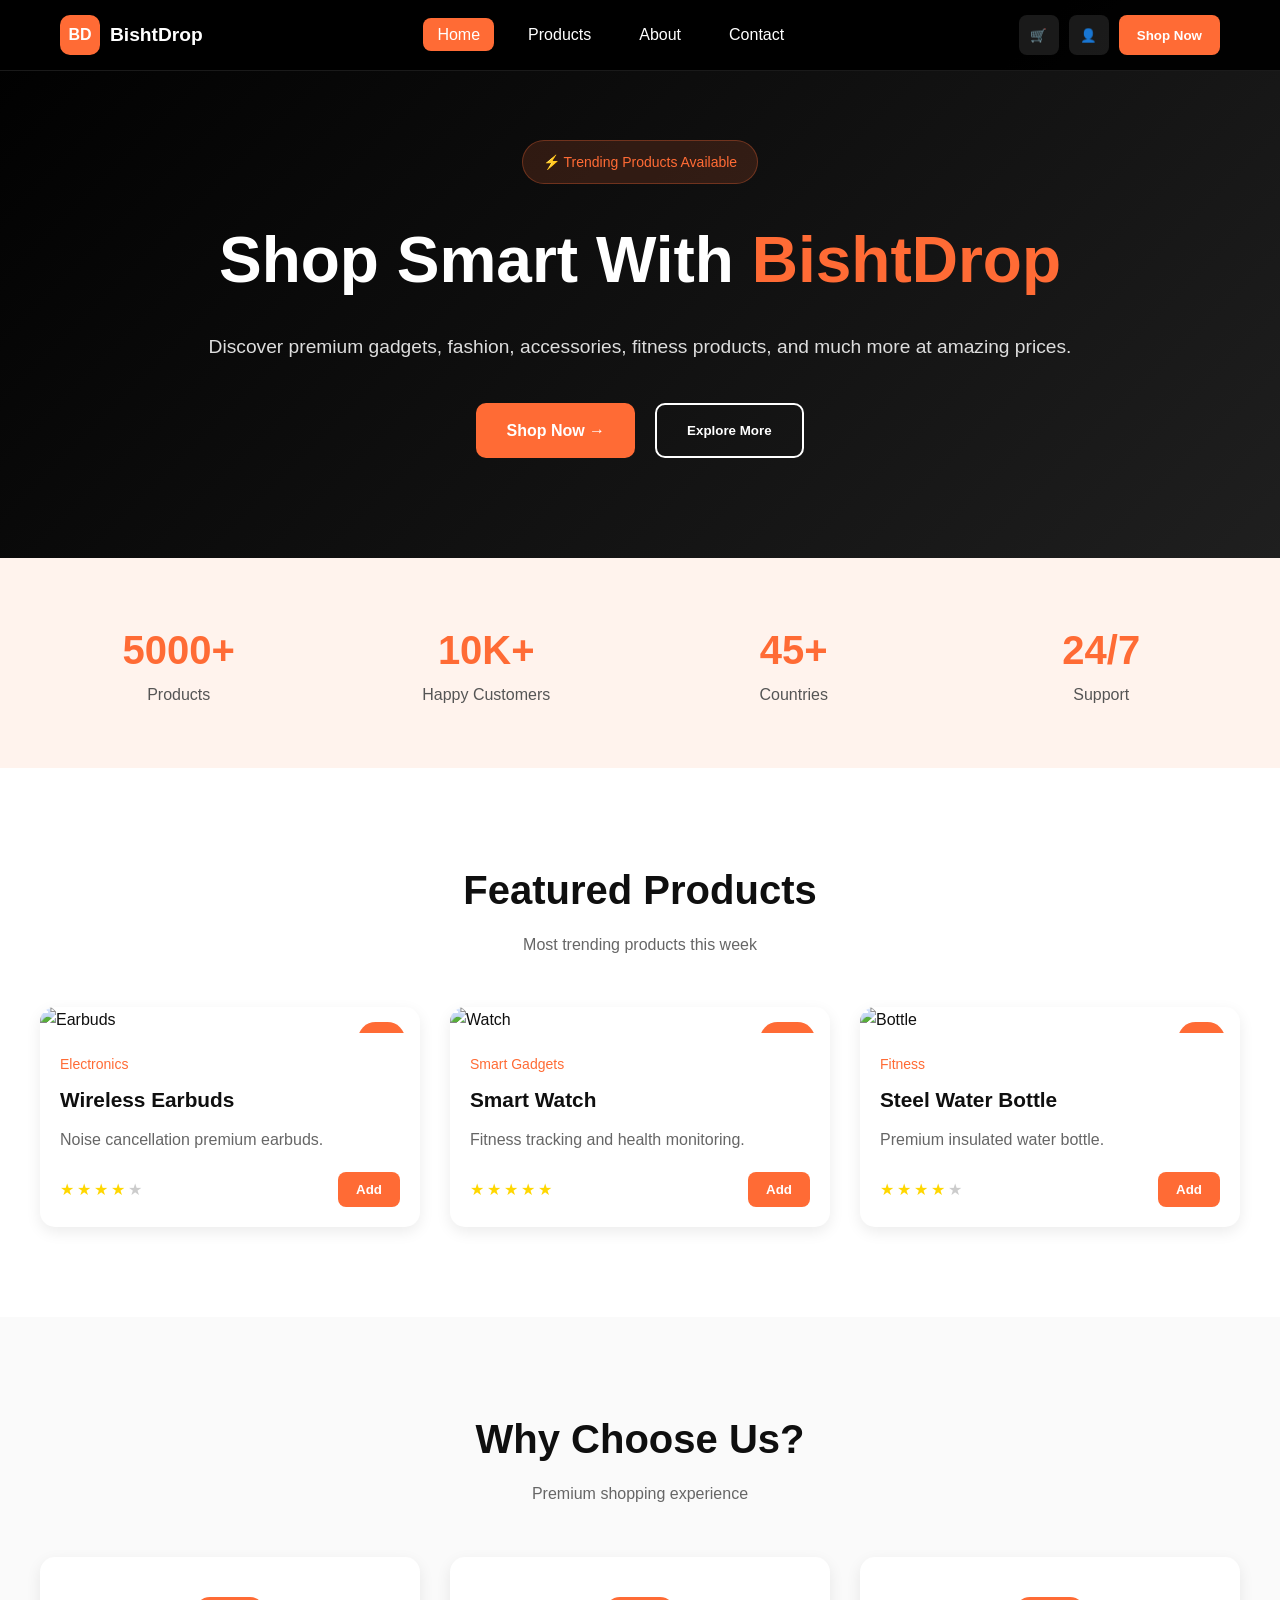
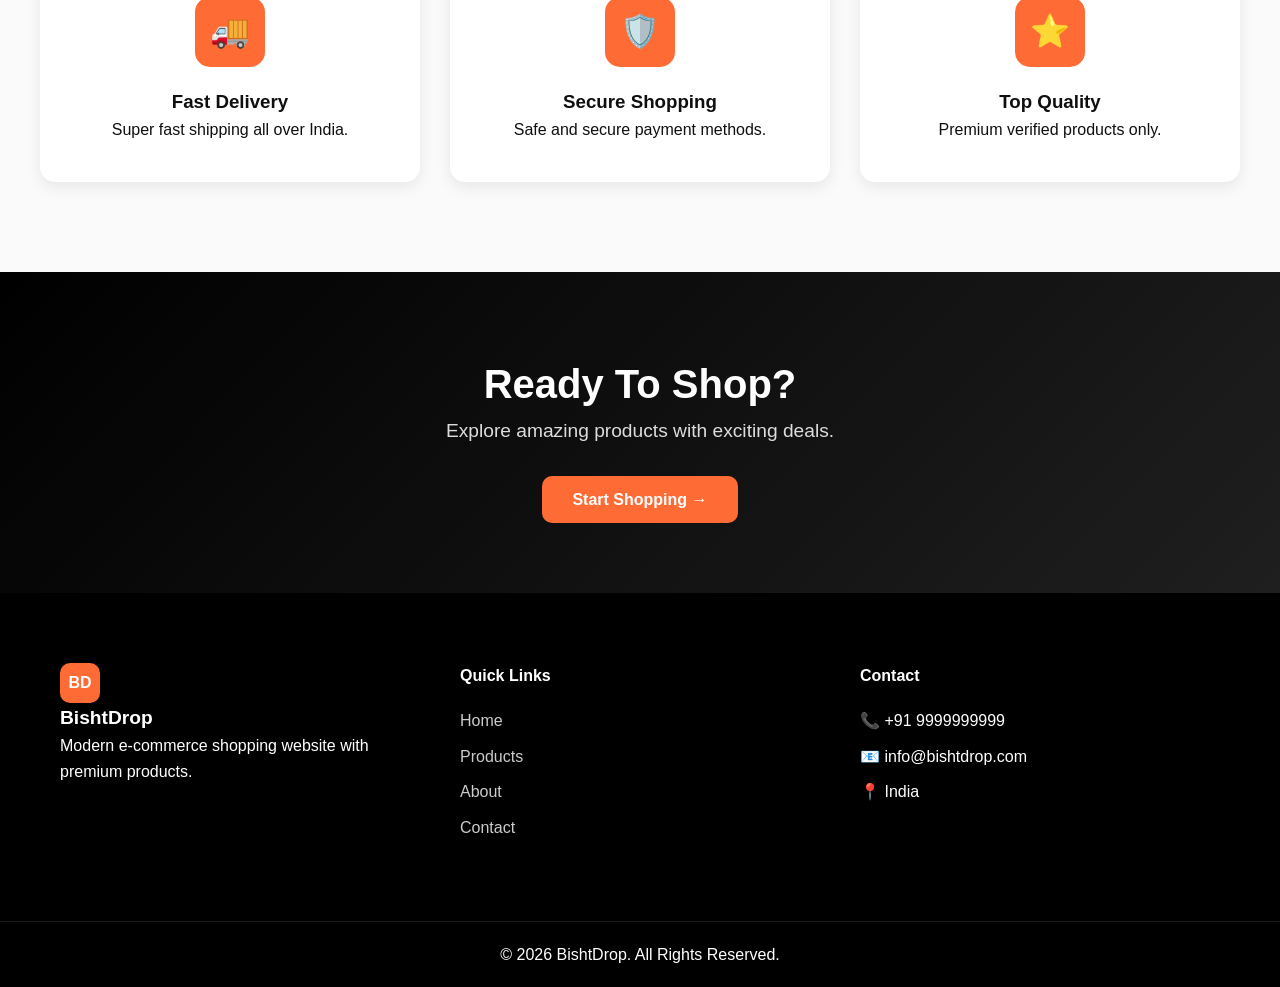
==== commit ae760931: "Add files via upload" ====
--- a/dropshipping/index.html
+++ b/dropshipping/index.html
@@ -383,8 +383,8 @@
       <h4>Contact</h4>
 
       <ul>
-        <li>📞 +91 8849322203</li>
-        <li>📧 ametayuvraj984gmail.com</li>
+        <li>📞 +91 9999999999</li>
+        <li>📧 info@bishtdrop.com</li>
         <li>📍 India</li>
       </ul>
 
@@ -406,4 +406,4 @@
 <script src="script.js"></script>
 
 </body>
-</html>
+</html>
--- a/dropshipping/styles.css
+++ b/dropshipping/styles.css
@@ -417,4 +417,4 @@
     display:none;
   }
 
-}
+}
